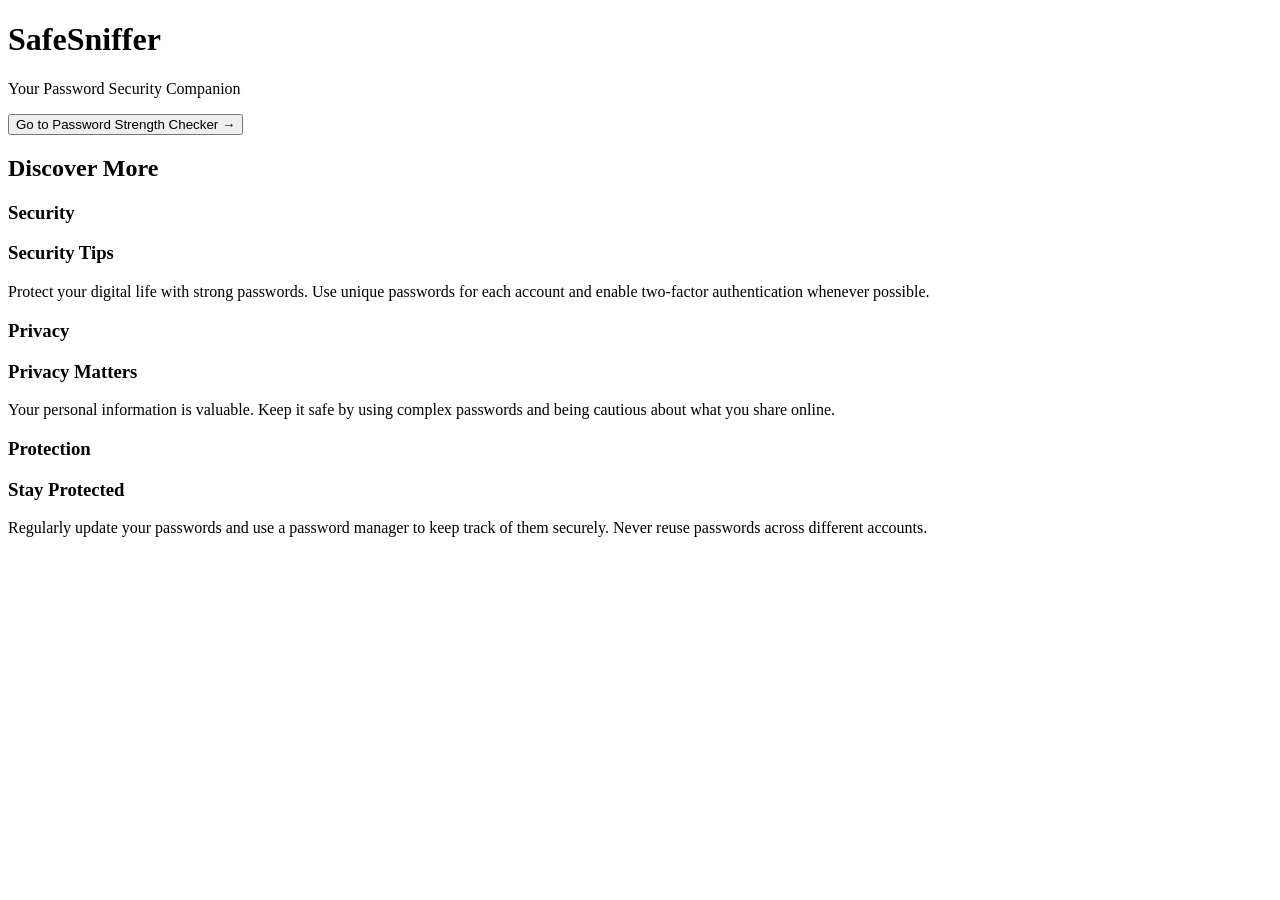
==== Website/website.html @ 776d28ce "Update CSS links to include versioning" ====
<!DOCTYPE html>
<html lang="en">

<head>
    <meta charset="UTF-8">
    <meta name="viewport" content="width=device-width, initial-scale=1.0">
    <title>SafeSniffer - Password Security</title>
    <link rel="stylesheet" href="assets/css/style.css?v=2">
<link rel="stylesheet" href="assets/css/cards.css?v=2">

</head>

<body>
    <div class="container">
        <header class="header">
            <h1 class="header-title">SafeSniffer</h1>
            <p class="header-subtitle">Your Password Security Companion</p>
        </header>

        <div class="button-container">
            <button class="pass" type="button" onclick="window.location.href='../index.html'">
                <span class="button-text">Go to Password Strength Checker</span>
                <span class="button-arrow">→</span>
            </button>
        </div>
    </div>

    <!-- Flip Cards Section -->
    <div class="flip-cards-section">
        <h2 class="flip-cards-title">Discover More</h2>
        <div class="flip-cards-container">
            <div class="flip-card" onclick="window.location.href='flip-cards/security-page.html'">
                <div class="flip-card-inner">
                    <div class="flip-card-front">
                        <h3>Security</h3>
                    </div>
                    <div class="flip-card-back">
                        <h3>Security Tips</h3>
                        <p>Protect your digital life with strong passwords. Use unique passwords for each account and
                            enable two-factor authentication whenever possible.</p>
                    </div>
                </div>
            </div>

            <div class="flip-card" onclick="window.location.href='flip-cards/privacy-page.html'">
                <div class="flip-card-inner">
                    <div class="flip-card-front">
                        <h3>Privacy</h3>
                    </div>
                    <div class="flip-card-back">
                        <h3>Privacy Matters</h3>
                        <p>Your personal information is valuable. Keep it safe by using complex passwords and being
                            cautious about what you share online.</p>
                    </div>
                </div>
            </div>

            <div class="flip-card" onclick="window.location.href='flip-cards/protection-page.html'">
                <div class="flip-card-inner">
                    <div class="flip-card-front">
                        <h3>Protection</h3>
                    </div>
                    <div class="flip-card-back">
                        <h3>Stay Protected</h3>
                        <p>Regularly update your passwords and use a password manager to keep track of them securely.
                            Never reuse passwords across different accounts.</p>
                    </div>
                </div>
            </div>
        </div>
    </div>

    <script>
        // Auto-flip on hover for visual effect
        document.querySelectorAll('.flip-card').forEach(card => {
            card.addEventListener('mouseenter', function () {
                this.classList.add('flipped');
            });

            card.addEventListener('mouseleave', function () {
                this.classList.remove('flipped');
            });
        });
    </script>
</body>

</html>
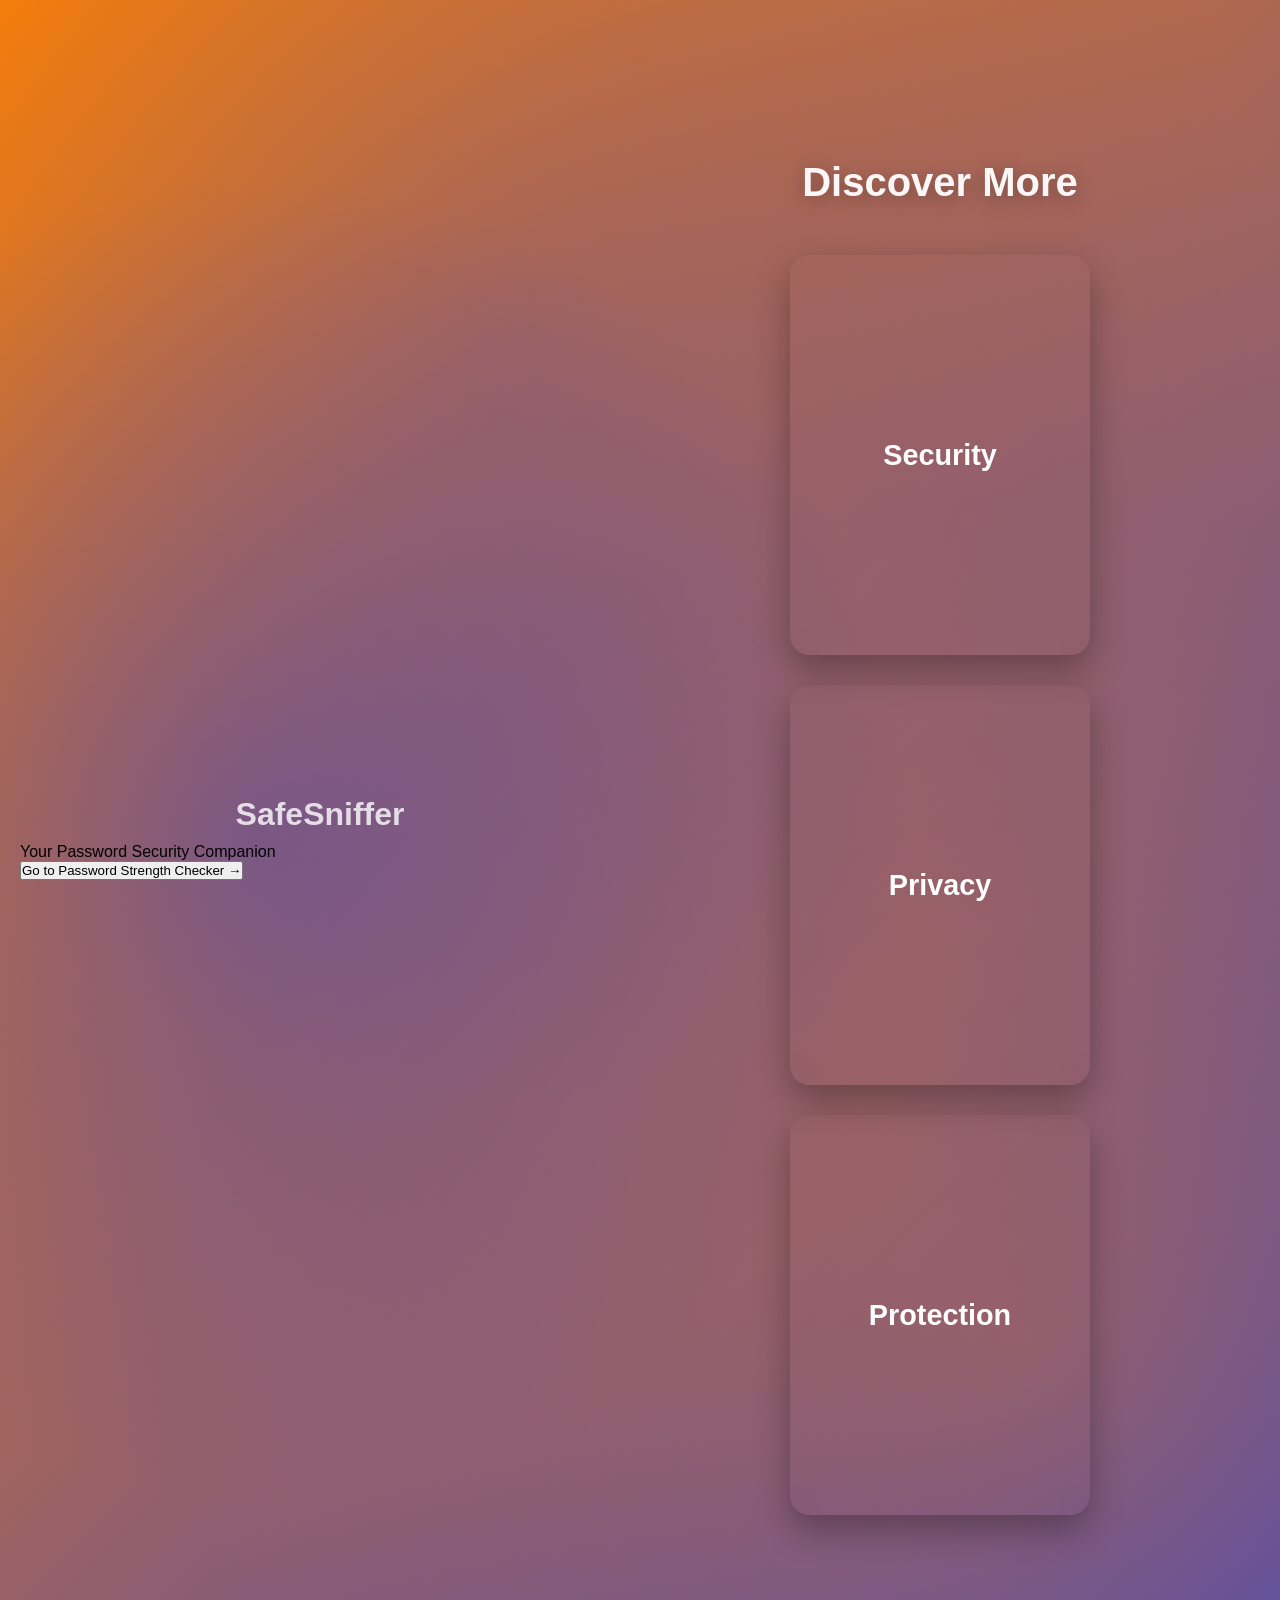
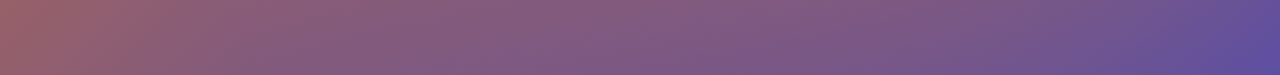
==== commit b49b1c61: "Fix stylesheet links in website.html" ====
--- a/Website/website.html
+++ b/Website/website.html
@@ -5,8 +5,8 @@
     <meta charset="UTF-8">
     <meta name="viewport" content="width=device-width, initial-scale=1.0">
     <title>SafeSniffer - Password Security</title>
-    <link rel="stylesheet" href="assets/css/style.css?v=2">
-<link rel="stylesheet" href="assets/css/cards.css?v=2">
+    <link rel="stylesheet" href="/assets/css/style.css?v=2">
+<link rel="stylesheet" href="/assets/css/cards.css?v=2">
 
 </head>
 
--- a/assets/css/style.css
+++ b/assets/css/style.css
@@ -0,0 +1,334 @@
+* {
+    margin: 0;
+    padding: 0;
+    box-sizing: border-box;
+}
+
+.char-count{
+    color:white;
+}
+
+.home {
+    text-align: center;
+    margin-bottom: 30px;
+}
+
+.home button {
+    color: #333;
+    padding: 0.75em 1.5em;
+    border: none;
+    border-radius: 0.7rem;
+    font-size: 1.1rem;
+    font-weight: 600;
+    cursor: pointer;
+    text-shadow: 0 0.062em 0 #ffffff;
+    box-shadow:
+        inset 0 0.0625em 0 0 #f4f4f4,
+        0 0.125em 0 0 #efefef,
+        0 0.25em 0 0 #e0e0e0,
+        0 0.3125em 0 0 #dedede,
+        0 0.375em 0 0 #dcdcdc,
+        0 0.425em 0 0 #cacaca,
+        0 0.425em 0.15em 0 #cecece;
+    transition: background-color 0.2s ease, transform 0.1s ease;
+}
+
+.home button:active {
+    transform: translateY(0.2em);
+    box-shadow:
+        inset 0 0.03em 0 0 #f4f4f4,
+        0 0.03em 0 0 #efefef,
+        0 0.0625em 0 0 #ececec,
+        0 0.125em 0 0 #e0e0e0,
+        0 0.125em 0 0 #dedede,
+        0 0.2em 0 0 #dcdcdc,
+        0 0.225em 0 0 #cacaca,
+        0 0.225em 0.375em 0 #cecece;
+}
+
+.home button:hover {
+    background-color: rgb(255, 255, 255);
+    color: black;
+}
+
+body {
+    font-family: -apple-system, BlinkMacSystemFont, 'Segoe UI', Roboto, Oxygen, Ubuntu, Cantarell, sans-serif;
+    background: linear-gradient(-45deg, rgb(0, 51, 255), rgb(255, 128, 0), rgb(0, 51, 255), rgb(255, 128, 0));
+    background-size: 400% 400%;
+    animation: gradientShift 15s ease infinite;
+    min-height: 100vh;
+    display: flex;
+    align-items: center;
+    justify-content: center;
+    padding: 20px;
+    position: relative;
+    overflow-y: auto;
+    overflow-x: hidden;
+}
+
+body::before {
+    content: '';
+    position: absolute;
+    top: 0;
+    left: 0;
+    right: 0;
+    bottom: 0;
+    background: 
+        radial-gradient(circle at 20% 50%, rgba(0, 51, 255, 0.3) 0%, transparent 50%),
+        radial-gradient(circle at 80% 80%, rgba(255, 128, 0, 0.3) 0%, transparent 50%),
+        radial-gradient(circle at 40% 20%, rgba(0, 51, 255, 0.2) 0%, transparent 50%);
+    animation: pulse 8s ease-in-out infinite;
+    pointer-events: none;
+}
+
+@keyframes gradientShift {
+    0% {
+        background-position: 0% 50%;
+    }
+    50% {
+        background-position: 100% 50%;
+    }
+    100% {
+        background-position: 0% 50%;
+    }
+}
+
+@keyframes pulse {
+    0%, 100% {
+        opacity: 1;
+        transform: scale(1);
+    }
+    50% {
+        opacity: 0.8;
+        transform: scale(1.1);
+    }
+}
+
+.container {
+    width: 100%;
+    max-width: 600px;
+    position: relative;
+    z-index: 1;
+    margin: auto;
+    padding-top: 20px;
+    padding-bottom: 20px;
+}
+
+.card {
+    
+    backdrop-filter:blur(18px);
+    border-radius: 20px;
+    padding: 40px;
+    box-shadow: 0 20px 60px rgba(207, 198, 198, 0.3);
+}
+
+h1 {
+    color: rgba(255, 255, 255, 0.8);
+    font-size: 2rem;
+    margin-bottom: 10px;
+    text-align: center;
+}
+
+.subtitle {
+    color: rgba(255, 255, 255, 0.8);
+    text-align: center;
+    margin-bottom: 30px;
+    font-size: 1.1rem;
+}
+
+.input-container {
+    position: relative;
+    margin-bottom: 25px;
+}
+
+#passwordInput {
+    width: 100%;
+    padding: 20px 60px 20px 20px;
+    font-size: 1.4rem;
+    border: 3px solid #e0e0e0;
+    border-radius: 12px;
+    outline: none;
+    transition: border-color 0.3s;
+    font-weight: 500;
+}
+
+#passwordInput:focus {
+    border-color: #7777DF;
+}
+
+.toggle-password {
+    position: absolute;
+    right: 12px;
+    top: 50%;
+    transform: translateY(-50%);
+    background: none;
+    border: none;
+    cursor: pointer;
+    font-size: 1.8rem;
+    padding: 8px 12px;
+    opacity: 0.6;
+    transition: opacity 0.3s;
+}
+
+.toggle-password:hover {
+    opacity: 1;
+}
+
+.strength-meter {
+    width: 100%;
+    height: 10px;
+    background: #e0e0e0;
+    border-radius: 5px;
+    overflow: hidden;
+    margin-bottom: 15px;
+}
+
+.strength-meter-fill {
+    height: 100%;
+    width: 0%;
+    transition: all 0.3s ease;
+    border-radius: 5px;
+}
+
+.strength-text {
+    text-align: center;
+    font-size: 1.2rem;
+    font-weight: bold;
+    margin-bottom: 25px;
+    min-height: 30px;
+    color: rgba(255, 255, 255, 0.8);
+}
+
+.requirements {
+    background: #f8f9fa;
+    padding: 20px;
+    border-radius: 10px;
+    margin-bottom: 25px;
+}
+
+.requirements h3 {
+    color: #333;
+    font-size: 1.1rem;
+    margin-bottom: 15px;
+}
+
+.requirements ul {
+    list-style: none;
+}
+
+.requirements li {
+    display: flex;
+    align-items: center;
+    margin-bottom: 10px;
+    color: #666;
+    transition: color 0.3s;
+}
+
+.requirements li .icon {
+    margin-right: 10px;
+    font-size: 1.2rem;
+}
+
+.requirements li.met {
+    color: #10b981;
+}
+
+.requirements li.met .icon::before {
+    content: '✓';
+    font-weight: bold;
+}
+
+.info-section {
+    background: #fff9e6;
+    padding: 20px;
+    border-radius: 10px;
+    border-left: 4px solid #fbbf24;
+    margin-bottom: 20px;
+}
+
+.info-section h3 {
+    color: #333;
+    font-size: 1.1rem;
+    margin-bottom: 15px;
+}
+
+.info-section ul {
+    list-style: none;
+    padding-left: 0;
+}
+
+.info-section li {
+    color: #666;
+    margin-bottom: 8px;
+    padding-left: 20px;
+    position: relative;
+}
+
+.info-section li::before {
+    content: '•';
+    position: absolute;
+    left: 5px;
+    color: #fbbf24;
+    font-weight: bold;
+}
+
+
+
+.strength-very-weak {
+    background: #870903;
+}
+
+.strength-weak {
+    background: #E90C00;
+}
+
+.strength-medium {
+    background: #F9DD9C;
+}
+
+.strength-strong {
+    background: #418B24;
+}
+
+.strength-very-strong {
+    background: #1A4734;
+}
+
+
+
+
+
+.text-very-weak {
+    color: #870903;
+}
+
+.text-weak {
+    color: #E90C00;
+}
+
+.text-medium {
+    color: #F9DD9C;
+}
+
+.text-strong {
+    color:#418B24;
+}
+
+.text-very-strong {
+    color: #1A4734;
+}
+
+@media (max-width: 600px) {
+    .card {
+        padding: 25px;
+    }
+    
+    h1 {
+        font-size: 1.5rem;
+    }
+    
+    .subtitle {
+        font-size: 1rem;
+    }
+}
+
--- a/assets/css/cards.css
+++ b/assets/css/cards.css
@@ -0,0 +1,234 @@
+/* ================================
+   FLIP CARDS SECTION
+================================ */
+
+.flip-cards-section {
+    width: 100%;
+    max-width: 1200px;
+    margin: 100px auto;
+    padding: 40px 20px;
+    position: relative;
+    z-index: 1;
+    opacity: 0;
+    transform: translateY(50px);
+    animation: fadeInUpCards 1s ease-out 0.5s forwards;
+}
+
+.flip-cards-title {
+    text-align: center;
+    font-size: 2.5rem;
+    color: rgba(255, 255, 255, 0.95);
+    margin-bottom: 50px;
+    font-weight: 700;
+    text-shadow: 0 4px 20px rgba(0, 0, 0, 0.3);
+}
+
+.flip-cards-container {
+    display: flex;
+    justify-content: center;
+    align-items: center;
+    gap: 30px;
+    flex-wrap: wrap;
+    perspective: 1000px;
+}
+
+/* ================================
+   CARD STRUCTURE
+================================ */
+
+.flip-card {
+    width: 300px;
+    height: 400px;
+    perspective: 1000px;
+    cursor: pointer;
+    opacity: 0;
+    transform: translateY(30px);
+    animation: fadeInUpCard 0.8s ease-out forwards;
+}
+
+.flip-card:nth-child(1) {
+    animation-delay: 0.8s;
+}
+
+.flip-card:nth-child(2) {
+    animation-delay: 1s;
+}
+
+.flip-card:nth-child(3) {
+    animation-delay: 1.2s;
+}
+
+.flip-card-inner {
+    position: relative;
+    width: 100%;
+    height: 100%;
+    border-radius: 20px;
+    box-shadow: 0 15px 35px rgba(0, 0, 0, 0.3);
+    overflow: hidden;
+    transition: transform 0.3s ease;
+}
+
+/* ================================
+   HOVER ZOOM
+================================ */
+
+.flip-card:hover .flip-card-inner {
+    transform: scale(1.05);
+}
+
+/* ================================
+   CARD FACES
+================================ */
+
+.flip-card-front,
+.flip-card-back {
+    position: absolute;
+    inset: 0;
+    border-radius: 20px;
+    display: flex;
+    flex-direction: column;
+    justify-content: center;
+    align-items: center;
+    padding: 30px;
+    box-sizing: border-box;
+
+}
+
+/* ================================
+   GLOW
+================================ */
+
+.flip-card-front::after,
+.flip-card-back::after {
+    content: "";
+    position: absolute;
+    top: calc(var(--card-height) / 6);
+    left: 0;
+    right: 0;
+    z-index: -1;
+    height: 100%;
+    width: 100%;
+    margin: 0 auto;
+    transform: scale(0.8);
+    filter: blur(calc(var(--card-height) / 6));
+    opacity: 1;
+    animation: spin 2.5s linear infinite;
+}
+
+/* ================================
+   FRONT
+================================ */
+
+.flip-card-front {
+    backdrop-filter: blur(22px);
+}
+
+.flip-card-front img {
+    width: 100%;
+    height: 250px;
+    object-fit: cover;
+    border-radius: 15px;
+    margin-bottom: 20px;
+    box-shadow: 0 8px 20px rgba(0, 0, 0, 0.2);
+}
+
+.flip-card-front h3 {
+    font-size: 1.8rem;
+    color: white;
+    font-weight: 700;
+}
+
+/* ================================
+   BACK
+================================ */
+
+.flip-card-back {
+    background: linear-gradient(135deg,
+            rgba(0, 51, 255, 0.95),
+            rgba(255, 128, 0, 0.95));
+    backdrop-filter: blur(10px);
+    color: white;
+    opacity: 0;
+    pointer-events: none;
+    transition: opacity 0.3s ease;
+}
+
+/* SHOW TEXT ON HOVER */
+.flip-card:hover .flip-card-back {
+    opacity: 1;
+    pointer-events: auto;
+}
+
+.flip-card-back h3 {
+    font-size: 1.8rem;
+    margin-bottom: 20px;
+    text-shadow: 0 2px 10px rgba(0, 0, 0, 0.3);
+}
+
+.flip-card-back p {
+    font-size: 1rem;
+    line-height: 1.6;
+    text-shadow: 0 1px 5px rgba(0, 0, 0, 0.2);
+}
+
+/* ================================
+   ANIMATIONS
+================================ */
+
+@keyframes fadeInUpCards {
+    from {
+        opacity: 0;
+        transform: translateY(50px);
+    }
+
+    to {
+        opacity: 1;
+        transform: translateY(0);
+    }
+}
+
+@keyframes fadeInUpCard {
+    from {
+        opacity: 0;
+        transform: translateY(30px);
+    }
+
+    to {
+        opacity: 1;
+        transform: translateY(0);
+    }
+}
+
+@keyframes spin {
+    from {
+        --rotate: 0deg;
+    }
+
+    to {
+        --rotate: 360deg;
+    }
+}
+
+/* ================================
+   MOBILE
+================================ */
+
+@media (max-width: 480px) {
+    .flip-card {
+        width: 280px;
+        height: 380px;
+    }
+
+    .flip-card-front img {
+        height: 200px;
+    }
+
+    .flip-card-front h3,
+    .flip-card-back h3 {
+        font-size: 1.5rem;
+    }
+
+    .flip-card-back p {
+        font-size: 0.9rem;
+    }
+}
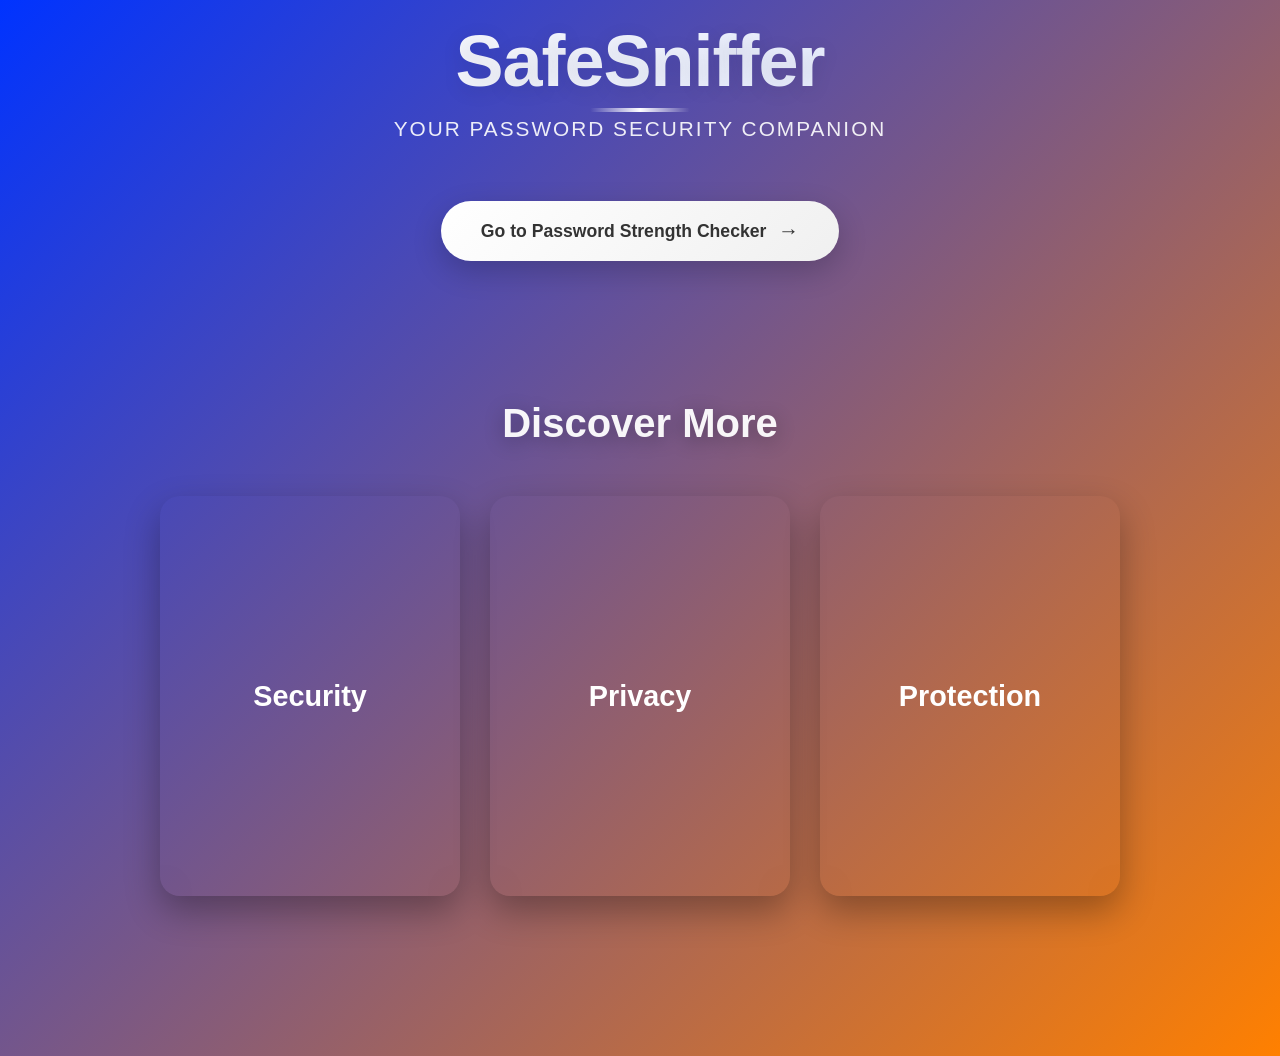
==== commit 00c680f2: "Change stylesheet link from style.css to main.css" ====
--- a/Website/website.html
+++ b/Website/website.html
@@ -5,8 +5,8 @@
     <meta charset="UTF-8">
     <meta name="viewport" content="width=device-width, initial-scale=1.0">
     <title>SafeSniffer - Password Security</title>
-    <link rel="stylesheet" href="/assets/css/style.css?v=2">
-<link rel="stylesheet" href="/assets/css/cards.css?v=2">
+    <link rel="stylesheet" href="../assets/css/main.css?v=2">
+<link rel="stylesheet" href="../assets/css/cards.css">
 
 </head>
 
--- a/assets/css/main.css
+++ b/assets/css/main.css
@@ -0,0 +1,214 @@
+* {
+    margin: 0;
+    padding: 0;
+    box-sizing: border-box;
+}
+
+body {
+    font-family: -apple-system, BlinkMacSystemFont, 'Segoe UI', Roboto, Oxygen, Ubuntu, Cantarell, sans-serif;
+    background: linear-gradient(135deg, rgb(0, 51, 255) 0%, rgb(255, 128, 0) 100%);
+    min-height: 100vh;
+    padding: 20px;
+    overflow-x: hidden;
+}
+
+.container {
+    text-align: center;
+    max-width: 800px;
+    width: 100%;
+    margin: 0 auto;
+    animation: fadeInUp 0.8s ease-out;
+}
+
+/* Header Styles with Animation */
+.header {
+    margin-bottom: 60px;
+    animation: fadeInDown 0.8s ease-out;
+}
+
+.header-title {
+    font-size: 4.5rem;
+    font-weight: 700;
+    background: linear-gradient(135deg, #ffffff 0%, #e0e7ff 100%);
+    -webkit-background-clip: text;
+    -webkit-text-fill-color: transparent;
+    background-clip: text;
+    margin-bottom: 15px;
+    letter-spacing: -1px;
+    text-shadow: 0 4px 20px rgba(0, 0, 0, 0.1);
+    animation: slideInFromLeft 1s ease-out;
+    position: relative;
+}
+
+.header-title::after {
+    content: '';
+    position: absolute;
+    bottom: -10px;
+    left: 50%;
+    transform: translateX(-50%);
+    width: 100px;
+    height: 4px;
+    background: linear-gradient(90deg, transparent, #ffffff, transparent);
+    border-radius: 2px;
+    animation: expandLine 1.2s ease-out 0.5s both;
+}
+
+.header-subtitle {
+    font-size: 1.3rem;
+    color: rgba(255, 255, 255, 0.9);
+    font-weight: 300;
+    letter-spacing: 2px;
+    text-transform: uppercase;
+    animation: fadeIn 1s ease-out 0.3s both;
+}
+
+/* Button Container */
+.button-container {
+    animation: fadeInUp 1s ease-out 0.5s both;
+}
+
+/* Button Styles */
+.pass {
+    background: linear-gradient(135deg, #ffffff 0%, #f0f0f0 100%);
+    color: #333;
+    padding: 18px 40px;
+    border: none;
+    border-radius: 50px;
+    font-size: 1.1rem;
+    font-weight: 600;
+    cursor: pointer;
+    box-shadow:
+        0 10px 30px rgba(0, 0, 0, 0.2),
+        0 0 0 0 rgba(255, 255, 255, 0.1);
+    transition: all 0.3s cubic-bezier(0.4, 0, 0.2, 1);
+    position: relative;
+    overflow: hidden;
+    display: inline-flex;
+    align-items: center;
+    gap: 12px;
+}
+
+.pass::before {
+    content: '';
+    position: absolute;
+    top: 50%;
+    left: 50%;
+    width: 0;
+    height: 0;
+    border-radius: 50%;
+    background: rgba(255, 255, 255, 0.3);
+    transform: translate(-50%, -50%);
+    transition: width 0.6s, height 0.6s;
+}
+
+.pass:hover::before {
+    width: 300px;
+    height: 300px;
+}
+
+.pass:hover {
+    transform: translateY(-3px) scale(1.05);
+    box-shadow:
+        0 15px 40px rgba(0, 0, 0, 0.3),
+        0 0 0 4px rgba(255, 255, 255, 0.2);
+    background: linear-gradient(135deg, #ffffff 0%, #f8f8f8 100%);
+}
+
+.pass:active {
+    transform: translateY(-1px) scale(1.02);
+    box-shadow:
+        0 8px 20px rgba(0, 0, 0, 0.2),
+        0 0 0 2px rgba(255, 255, 255, 0.2);
+}
+
+.button-text {
+    position: relative;
+    z-index: 1;
+    transition: transform 0.3s ease;
+}
+
+.button-arrow {
+    position: relative;
+    z-index: 1;
+    font-size: 1.3rem;
+    transition: transform 0.3s ease;
+}
+
+.pass:hover .button-arrow {
+    transform: translateX(5px);
+}
+
+/* Animations */
+@keyframes fadeInDown {
+    from {
+        opacity: 0;
+        transform: translateY(-30px);
+    }
+
+    to {
+        opacity: 1;
+        transform: translateY(0);
+    }
+}
+
+@keyframes fadeInUp {
+    from {
+        opacity: 0;
+        transform: translateY(30px);
+    }
+
+    to {
+        opacity: 1;
+        transform: translateY(0);
+    }
+}
+
+@keyframes fadeIn {
+    from {
+        opacity: 0;
+    }
+
+    to {
+        opacity: 1;
+    }
+}
+
+@keyframes slideInFromLeft {
+    from {
+        opacity: 0;
+        transform: translateX(-50px);
+    }
+
+    to {
+        opacity: 1;
+        transform: translateX(0);
+    }
+}
+
+@keyframes expandLine {
+    from {
+        width: 0;
+        opacity: 0;
+    }
+
+    to {
+        width: 100px;
+        opacity: 1;
+    }
+}
+
+/* Responsive Design */
+@media (max-width: 768px) {
+    .header-title {
+        font-size: 3rem;
+    }
+
+    .header-subtitle {
+        font-size: 1rem;
+    }
+
+    .pass {
+        padding: 15px 30px;
+        font-size: 1rem;
+    }
+}
